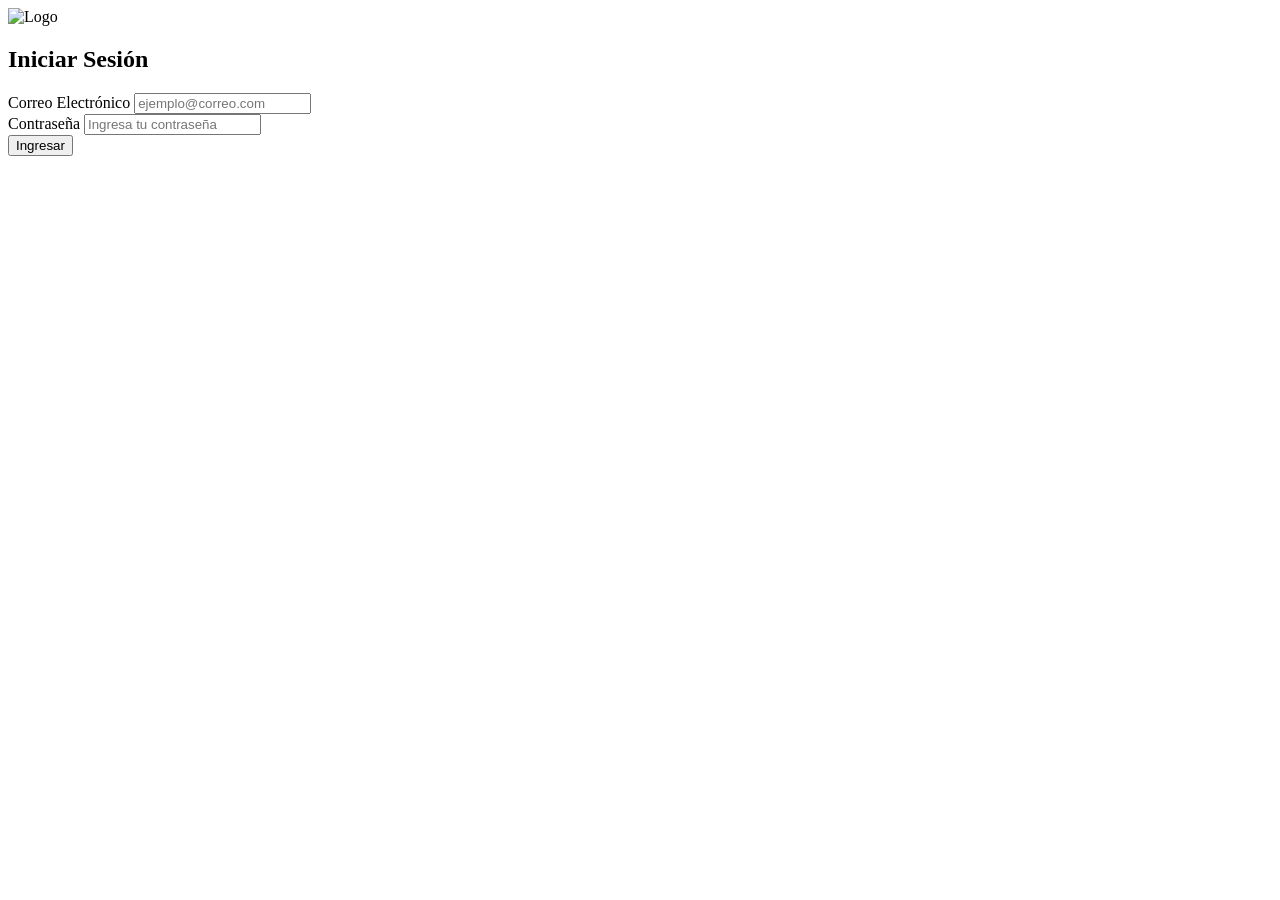
==== login.html @ c759fe82 "Agregue los archivos html" ====
<!DOCTYPE html>
<html lang="es">

<head>
    <meta charset="UTF-8">
    <meta name="viewport" content="width=device-width, initial-scale=1.0">
    <title>Turismo Aventura - Login</title>
    <link rel="stylesheet" href="css/estilos.css">
    <link rel="stylesheet" href="css/login.css">
</head>

<body class="login-page">
    <div class="login-container">
        <div class="login-box">
            <img src="img/logo.png" alt="Logo" class="login-logo">
            <h2>Iniciar Sesión</h2>
            <form id="loginForm">
                <div class="form-group">
                    <label for="email">Correo Electrónico</label>
                    <input type="email" id="email" placeholder="ejemplo@correo.com" required>
                </div>
                <div class="form-group">
                    <label for="password">Contraseña</label>
                    <input type="password" id="password" placeholder="Ingresa tu contraseña" required>
                </div>
                <button type="submit" class="btn-login">Ingresar</button>
                <div id="loginError" class="error-message"></div>
            </form>
        </div>
    </div>

    <script src="js/login.js"></script>
</body>

</html>
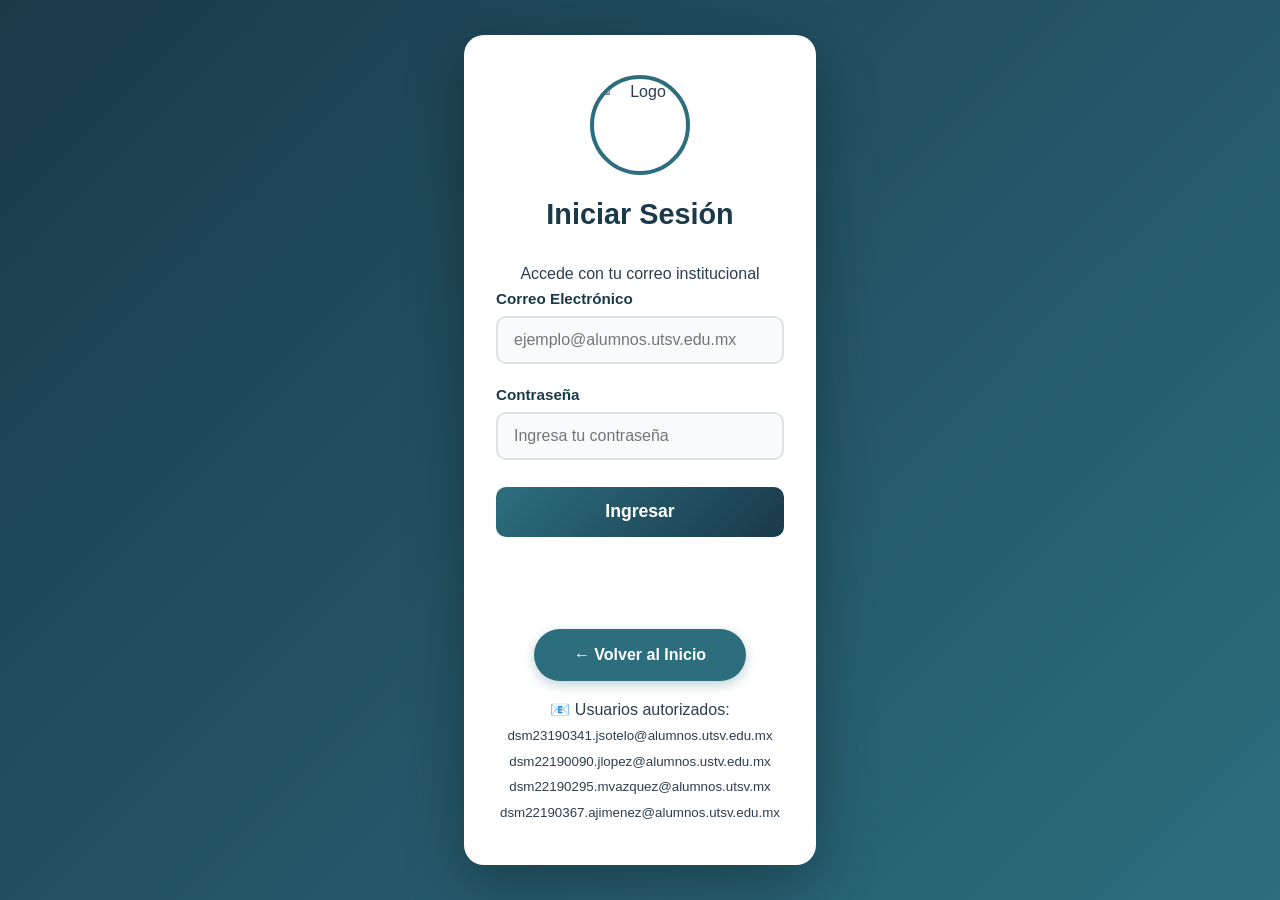
==== commit dcec0d8f: "Modifique login.html" ====
--- a/login.html
+++ b/login.html
@@ -12,12 +12,17 @@
 <body class="login-page">
     <div class="login-container">
         <div class="login-box">
+            <!-- Logo -->
             <img src="img/logo.png" alt="Logo" class="login-logo">
+
             <h2>Iniciar Sesión</h2>
+            <p class="login-subtitle">Accede con tu correo institucional</p>
+
+            <!-- Formulario de login -->
             <form id="loginForm">
                 <div class="form-group">
                     <label for="email">Correo Electrónico</label>
-                    <input type="email" id="email" placeholder="ejemplo@correo.com" required>
+                    <input type="email" id="email" placeholder="ejemplo@alumnos.utsv.edu.mx" required>
                 </div>
                 <div class="form-group">
                     <label for="password">Contraseña</label>
@@ -26,6 +31,20 @@
                 <button type="submit" class="btn-login">Ingresar</button>
                 <div id="loginError" class="error-message"></div>
             </form>
+
+            <!-- Botón para regresar al inicio -->
+            <div class="btn-volver-container login-volver">
+                <a href="index.html" class="btn-volver">← Volver al Inicio</a>
+            </div>
+
+            <!-- Información de ayuda (opcional) -->
+            <div class="login-ayuda">
+                <p>📧 Usuarios autorizados:</p>
+                <small>dsm23190341.jsotelo@alumnos.utsv.edu.mx</small>
+                <small>dsm22190090.jlopez@alumnos.ustv.edu.mx</small>
+                <small>dsm22190295.mvazquez@alumnos.utsv.mx</small>
+                <small>dsm22190367.ajimenez@alumnos.utsv.edu.mx</small>
+            </div>
         </div>
     </div>
 
--- a/css/estilos.css
+++ b/css/estilos.css
@@ -0,0 +1,274 @@
+/* ===== ESTILOS GENERALES ===== */
+* {
+    margin: 0;
+    padding: 0;
+    box-sizing: border-box;
+}
+
+body {
+    font-family: 'Segoe UI', Tahoma, Geneva, Verdana, sans-serif;
+    background: #f4f7fa;
+    color: #2c3e50;
+    line-height: 1.6;
+    min-height: 100vh;
+    display: flex;
+    flex-direction: column;
+}
+
+a {
+    text-decoration: none;
+    color: inherit;
+}
+
+img {
+    max-width: 100%;
+    display: block;
+}
+
+/* ===== HEADER ===== */
+header {
+    background: linear-gradient(135deg, #1a3a4a, #2c6e7e);
+    color: white;
+    padding: 1rem 2rem;
+    display: flex;
+    justify-content: space-between;
+    align-items: center;
+    flex-wrap: wrap;
+    box-shadow: 0 4px 12px rgba(0, 0, 0, 0.2);
+}
+
+.logo {
+    display: flex;
+    align-items: center;
+    gap: 1rem;
+}
+
+.logo img {
+    height: 60px;
+    width: 60px;
+    border-radius: 50%;
+    object-fit: cover;
+    border: 2px solid #fff;
+}
+
+.logo h1 {
+    font-size: 1.8rem;
+    font-weight: 700;
+    letter-spacing: 1px;
+}
+
+nav {
+    display: flex;
+    flex-wrap: wrap;
+    gap: 0.5rem 1.2rem;
+}
+
+nav a {
+    color: #e0f0f5;
+    font-weight: 500;
+    padding: 0.4rem 0.8rem;
+    border-radius: 20px;
+    transition: all 0.3s ease;
+    font-size: 0.95rem;
+}
+
+nav a:hover {
+    background: rgba(255, 255, 255, 0.2);
+    color: #fff;
+    transform: translateY(-2px);
+}
+
+#btn-logout {
+    background: #e74c3c;
+    color: #fff;
+    padding: 0.4rem 1.2rem;
+    border-radius: 20px;
+    font-weight: 600;
+}
+
+#btn-logout:hover {
+    background: #c0392b;
+}
+
+/* ===== MAIN ===== */
+main {
+    flex: 1;
+    padding: 2rem 2rem 1rem;
+    max-width: 1300px;
+    margin: 0 auto;
+    width: 100%;
+}
+
+/* ===== HERO (index) ===== */
+.hero {
+    text-align: center;
+    margin-bottom: 2.5rem;
+}
+
+.hero h2 {
+    font-size: 2.8rem;
+    color: #1a3a4a;
+    margin-bottom: 1.2rem;
+}
+
+.hero-img {
+    width: 100%;
+    max-height: 450px;
+    object-fit: cover;
+    border-radius: 16px;
+    box-shadow: 0 8px 30px rgba(0, 0, 0, 0.15);
+    margin-bottom: 1.5rem;
+}
+
+.bienvenida {
+    font-size: 1.2rem;
+    max-width: 800px;
+    margin: 0 auto;
+    color: #3d5a6d;
+}
+
+/* ===== DESTACADOS ===== */
+.destacados h3 {
+    font-size: 2rem;
+    text-align: center;
+    color: #1a3a4a;
+    margin-bottom: 1.5rem;
+}
+
+.cards {
+    display: grid;
+    grid-template-columns: repeat(auto-fit, minmax(220px, 1fr));
+    gap: 2rem;
+}
+
+.card {
+    background: white;
+    padding: 1.8rem 1.2rem;
+    border-radius: 16px;
+    text-align: center;
+    box-shadow: 0 4px 16px rgba(0, 0, 0, 0.08);
+    transition: transform 0.3s, box-shadow 0.3s;
+    border-left: 5px solid #2c6e7e;
+}
+
+.card:hover {
+    transform: translateY(-8px);
+    box-shadow: 0 10px 30px rgba(0, 0, 0, 0.12);
+}
+
+.card h4 {
+    font-size: 1.4rem;
+    color: #1a3a4a;
+    margin-bottom: 0.4rem;
+}
+
+.card p {
+    color: #5d7a8a;
+}
+
+/* ===== BOTÓN VOLVER ===== */
+.btn-volver-container {
+    text-align: center;
+    margin-top: 2.5rem;
+    padding: 1rem 0;
+}
+
+.btn-volver {
+    display: inline-block;
+    background: #2c6e7e;
+    color: #fff;
+    padding: 0.8rem 2.5rem;
+    border-radius: 30px;
+    font-weight: 600;
+    font-size: 1rem;
+    transition: background 0.3s, transform 0.2s, box-shadow 0.3s;
+    box-shadow: 0 4px 12px rgba(44, 110, 126, 0.3);
+}
+
+.btn-volver:hover {
+    background: #1a4a5a;
+    transform: scale(1.05);
+    box-shadow: 0 6px 20px rgba(44, 110, 126, 0.4);
+}
+
+.btn-volver:active {
+    transform: scale(0.97);
+}
+
+/* ===== FOOTER ===== */
+footer {
+    background: #1a2a33;
+    color: #b0c4d0;
+    padding: 1.5rem 2rem;
+    display: flex;
+    justify-content: space-between;
+    align-items: center;
+    flex-wrap: wrap;
+    gap: 0.8rem;
+    margin-top: 2rem;
+}
+
+.social a {
+    color: #b0c4d0;
+    margin-left: 1.2rem;
+    font-size: 0.95rem;
+    transition: color 0.3s;
+}
+
+.social a:hover {
+    color: #fff;
+}
+
+/* ===== RESPONSIVE ===== */
+@media (max-width: 768px) {
+    header {
+        flex-direction: column;
+        gap: 0.8rem;
+        padding: 1rem;
+    }
+
+    nav {
+        justify-content: center;
+    }
+
+    .hero h2 {
+        font-size: 2rem;
+    }
+
+    .cards {
+        grid-template-columns: 1fr 1fr;
+    }
+
+    footer {
+        flex-direction: column;
+        text-align: center;
+    }
+
+    .social a {
+        margin: 0 0.6rem;
+    }
+
+    .btn-volver {
+        padding: 0.6rem 1.8rem;
+        font-size: 0.9rem;
+    }
+}
+
+@media (max-width: 480px) {
+    .cards {
+        grid-template-columns: 1fr;
+    }
+
+    .logo h1 {
+        font-size: 1.3rem;
+    }
+
+    nav a {
+        font-size: 0.8rem;
+        padding: 0.2rem 0.6rem;
+    }
+
+    main {
+        padding: 1rem;
+    }
+}
--- a/css/login.css
+++ b/css/login.css
@@ -0,0 +1,113 @@
+/* ===== LOGIN ===== */
+.login-page {
+    background: linear-gradient(135deg, #1a3a4a, #2c6e7e);
+    display: flex;
+    justify-content: center;
+    align-items: center;
+    min-height: 100vh;
+    margin: 0;
+}
+
+.login-container {
+    width: 100%;
+    max-width: 400px;
+    padding: 1.5rem;
+}
+
+.login-box {
+    background: white;
+    padding: 2.5rem 2rem;
+    border-radius: 20px;
+    box-shadow: 0 20px 60px rgba(0, 0, 0, 0.3);
+    text-align: center;
+}
+
+.login-logo {
+    width: 100px;
+    height: 100px;
+    border-radius: 50%;
+    margin: 0 auto 1rem;
+    object-fit: cover;
+    border: 4px solid #2c6e7e;
+}
+
+.login-box h2 {
+    color: #1a3a4a;
+    font-size: 1.8rem;
+    margin-bottom: 1.5rem;
+}
+
+.form-group {
+    margin-bottom: 1.2rem;
+    text-align: left;
+}
+
+.form-group label {
+    display: block;
+    font-weight: 600;
+    color: #1a3a4a;
+    margin-bottom: 0.3rem;
+    font-size: 0.95rem;
+}
+
+.form-group input {
+    width: 100%;
+    padding: 0.8rem 1rem;
+    border: 2px solid #dce4e8;
+    border-radius: 10px;
+    font-size: 1rem;
+    transition: border-color 0.3s;
+    background: #f8fafc;
+}
+
+.form-group input:focus {
+    outline: none;
+    border-color: #2c6e7e;
+    box-shadow: 0 0 0 3px rgba(44, 110, 126, 0.2);
+}
+
+.btn-login {
+    width: 100%;
+    padding: 0.9rem;
+    background: linear-gradient(135deg, #2c6e7e, #1a3a4a);
+    color: white;
+    border: none;
+    border-radius: 10px;
+    font-size: 1.1rem;
+    font-weight: 600;
+    cursor: pointer;
+    transition: transform 0.2s, box-shadow 0.2s;
+    margin-top: 0.5rem;
+}
+
+.btn-login:hover {
+    transform: translateY(-2px);
+    box-shadow: 0 6px 20px rgba(44, 110, 126, 0.4);
+}
+
+.btn-login:active {
+    transform: translateY(0);
+}
+
+.error-message {
+    color: #e74c3c;
+    font-size: 0.9rem;
+    margin-top: 0.8rem;
+    min-height: 1.5rem;
+}
+
+/* ===== RESPONSIVE ===== */
+@media (max-width: 480px) {
+    .login-box {
+        padding: 1.8rem 1.2rem;
+    }
+
+    .login-logo {
+        width: 70px;
+        height: 70px;
+    }
+
+    .login-box h2 {
+        font-size: 1.4rem;
+    }
+}
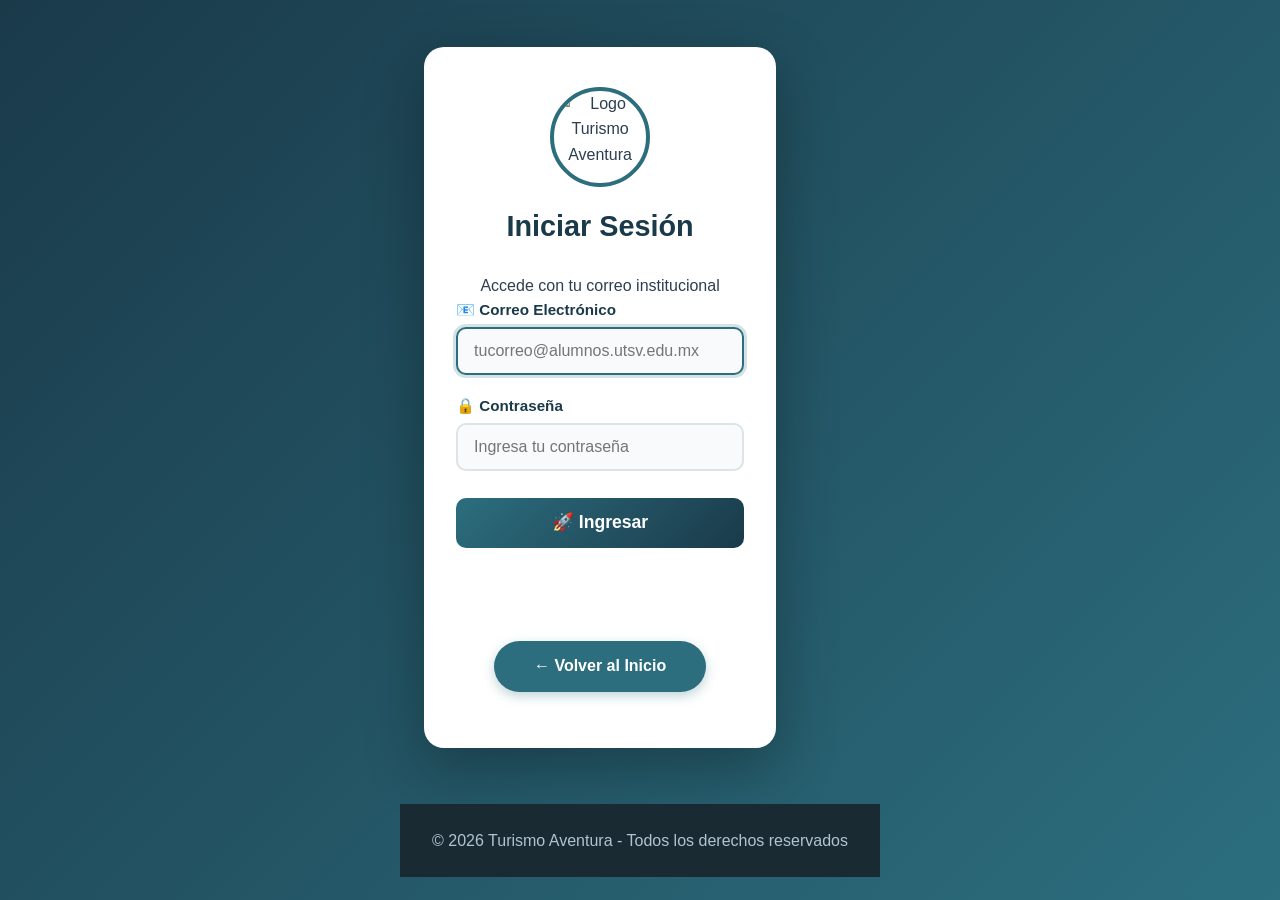
==== commit 895531a4: "Modifique algunos archivos" ====
--- a/login.html
+++ b/login.html
@@ -10,42 +10,45 @@
 </head>
 
 <body class="login-page">
-    <div class="login-container">
-        <div class="login-box">
-            <!-- Logo -->
-            <img src="img/logo.png" alt="Logo" class="login-logo">
+    <!-- Contenedor principal del login -->
+    <div class="login-wrapper">
+        <div class="login-container">
+            <div class="login-box">
+                <!-- Logo -->
+                <img src="img/logo.png" alt="Logo Turismo Aventura" class="login-logo">
 
-            <h2>Iniciar Sesión</h2>
-            <p class="login-subtitle">Accede con tu correo institucional</p>
+                <h2>Iniciar Sesión</h2>
+                <p class="login-subtitle">Accede con tu correo institucional</p>
 
-            <!-- Formulario de login -->
-            <form id="loginForm">
-                <div class="form-group">
-                    <label for="email">Correo Electrónico</label>
-                    <input type="email" id="email" placeholder="ejemplo@alumnos.utsv.edu.mx" required>
+                <!-- Formulario de Login -->
+                <form id="loginForm">
+                    <div class="form-group">
+                        <label for="email">📧 Correo Electrónico</label>
+                        <input type="email" id="email" placeholder="tucorreo@alumnos.utsv.edu.mx" required autofocus>
+                    </div>
+
+                    <div class="form-group">
+                        <label for="password">🔒 Contraseña</label>
+                        <input type="password" id="password" placeholder="Ingresa tu contraseña" required>
+                    </div>
+
+                    <button type="submit" class="btn-login">🚀 Ingresar</button>
+
+                    <!-- Mensaje de error -->
+                    <div id="loginError" class="error-message"></div>
+                </form>
+
+                <!-- Botón para volver al inicio -->
+                <div class="btn-volver-container">
+                    <a href="index.html" class="btn-volver">← Volver al Inicio</a>
                 </div>
-                <div class="form-group">
-                    <label for="password">Contraseña</label>
-                    <input type="password" id="password" placeholder="Ingresa tu contraseña" required>
-                </div>
-                <button type="submit" class="btn-login">Ingresar</button>
-                <div id="loginError" class="error-message"></div>
-            </form>
-
-            <!-- Botón para regresar al inicio -->
-            <div class="btn-volver-container login-volver">
-                <a href="index.html" class="btn-volver">← Volver al Inicio</a>
-            </div>
-
-            <!-- Información de ayuda (opcional) -->
-            <div class="login-ayuda">
-                <p>📧 Usuarios autorizados:</p>
-                <small>dsm23190341.jsotelo@alumnos.utsv.edu.mx</small>
-                <small>dsm22190090.jlopez@alumnos.ustv.edu.mx</small>
-                <small>dsm22190295.mvazquez@alumnos.utsv.mx</small>
-                <small>dsm22190367.ajimenez@alumnos.utsv.edu.mx</small>
             </div>
         </div>
+
+        <!-- Footer informativo dentro del wrapper -->
+        <footer class="login-footer">
+            <p>&copy; 2026 Turismo Aventura - Todos los derechos reservados</p>
+        </footer>
     </div>
 
     <script src="js/login.js"></script>
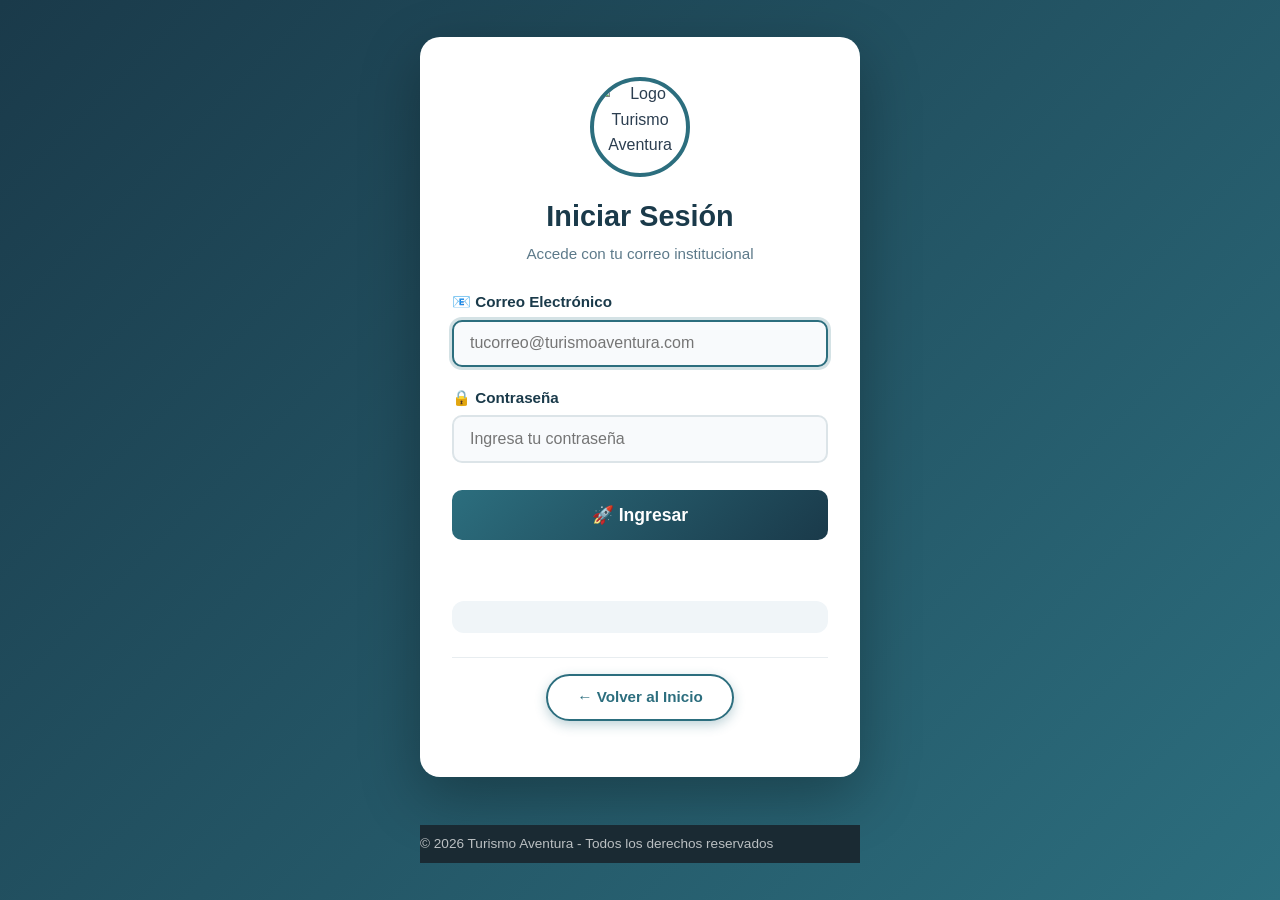
==== commit e742180e: "Modifique archivos" ====
--- a/login.html
+++ b/login.html
@@ -24,7 +24,7 @@
                 <form id="loginForm">
                     <div class="form-group">
                         <label for="email">📧 Correo Electrónico</label>
-                        <input type="email" id="email" placeholder="tucorreo@alumnos.utsv.edu.mx" required autofocus>
+                        <input type="email" id="email" placeholder="tucorreo@turismoaventura.com" required autofocus>
                     </div>
 
                     <div class="form-group">
@@ -37,6 +37,10 @@
                     <!-- Mensaje de error -->
                     <div id="loginError" class="error-message"></div>
                 </form>
+
+                <!-- Información de ayuda -->
+                <div class="login-help">
+                </div>
 
                 <!-- Botón para volver al inicio -->
                 <div class="btn-volver-container">
--- a/css/login.css
+++ b/css/login.css
@@ -6,12 +6,21 @@
     align-items: center;
     min-height: 100vh;
     margin: 0;
+    padding: 1.5rem;
+}
+
+/* Wrapper que contiene todo */
+.login-wrapper {
+    width: 100%;
+    max-width: 440px;
+    display: flex;
+    flex-direction: column;
+    align-items: center;
+    gap: 1rem;
 }
 
 .login-container {
     width: 100%;
-    max-width: 400px;
-    padding: 1.5rem;
 }
 
 .login-box {
@@ -34,9 +43,16 @@
 .login-box h2 {
     color: #1a3a4a;
     font-size: 1.8rem;
+    margin-bottom: 0.2rem;
+}
+
+.login-subtitle {
+    color: #5d7a8a;
+    font-size: 0.95rem;
     margin-bottom: 1.5rem;
 }
 
+/* ===== FORMULARIO ===== */
 .form-group {
     margin-bottom: 1.2rem;
     text-align: left;
@@ -56,8 +72,9 @@
     border: 2px solid #dce4e8;
     border-radius: 10px;
     font-size: 1rem;
-    transition: border-color 0.3s;
+    transition: border-color 0.3s, box-shadow 0.3s;
     background: #f8fafc;
+    box-sizing: border-box;
 }
 
 .form-group input:focus {
@@ -89,11 +106,94 @@
     transform: translateY(0);
 }
 
+/* ===== MENSAJE DE ERROR ===== */
 .error-message {
-    color: #e74c3c;
-    font-size: 0.9rem;
+    font-size: 0.95rem;
     margin-top: 0.8rem;
     min-height: 1.5rem;
+    font-weight: 500;
+}
+
+/* ===== AYUDA / INFORMACIÓN ===== */
+.login-help {
+    margin-top: 1.5rem;
+    padding: 1rem;
+    background: #f0f5f8;
+    border-radius: 12px;
+    text-align: left;
+    font-size: 0.85rem;
+}
+
+.login-help p {
+    color: #1a3a4a;
+    font-weight: 600;
+    margin-bottom: 0.3rem;
+}
+
+.login-help ul {
+    list-style: none;
+    padding: 0;
+    margin: 0.3rem 0;
+}
+
+.login-help ul li {
+    color: #3d5a6d;
+    font-size: 0.8rem;
+    padding: 0.1rem 0;
+    word-break: break-all;
+}
+
+.login-help ul li::before {
+    content: "• ";
+    color: #2c6e7e;
+    font-weight: 700;
+}
+
+.login-help small {
+    display: block;
+    margin-top: 0.3rem;
+    color: #5d7a8a;
+    font-style: italic;
+}
+
+/* ===== BOTÓN VOLVER ===== */
+.btn-volver-container {
+    text-align: center;
+    margin-top: 1.5rem;
+    padding-top: 1rem;
+    border-top: 1px solid #e8edf0;
+}
+
+.btn-volver {
+    display: inline-block;
+    background: transparent;
+    color: #2c6e7e;
+    padding: 0.6rem 1.8rem;
+    border-radius: 30px;
+    font-weight: 600;
+    font-size: 0.95rem;
+    transition: all 0.3s ease;
+    border: 2px solid #2c6e7e;
+    text-decoration: none;
+}
+
+.btn-volver:hover {
+    background: #2c6e7e;
+    color: #fff;
+    transform: scale(1.03);
+}
+
+/* ===== FOOTER DEL LOGIN ===== */
+.login-footer {
+    text-align: center;
+    color: rgba(255, 255, 255, 0.7);
+    padding: 0.5rem 0;
+    font-size: 0.85rem;
+    width: 100%;
+}
+
+.login-footer p {
+    margin: 0;
 }
 
 /* ===== RESPONSIVE ===== */
@@ -110,4 +210,13 @@
     .login-box h2 {
         font-size: 1.4rem;
     }
+
+    .login-help ul li {
+        font-size: 0.7rem;
+    }
+
+    .btn-volver {
+        padding: 0.5rem 1.2rem;
+        font-size: 0.85rem;
+    }
 }
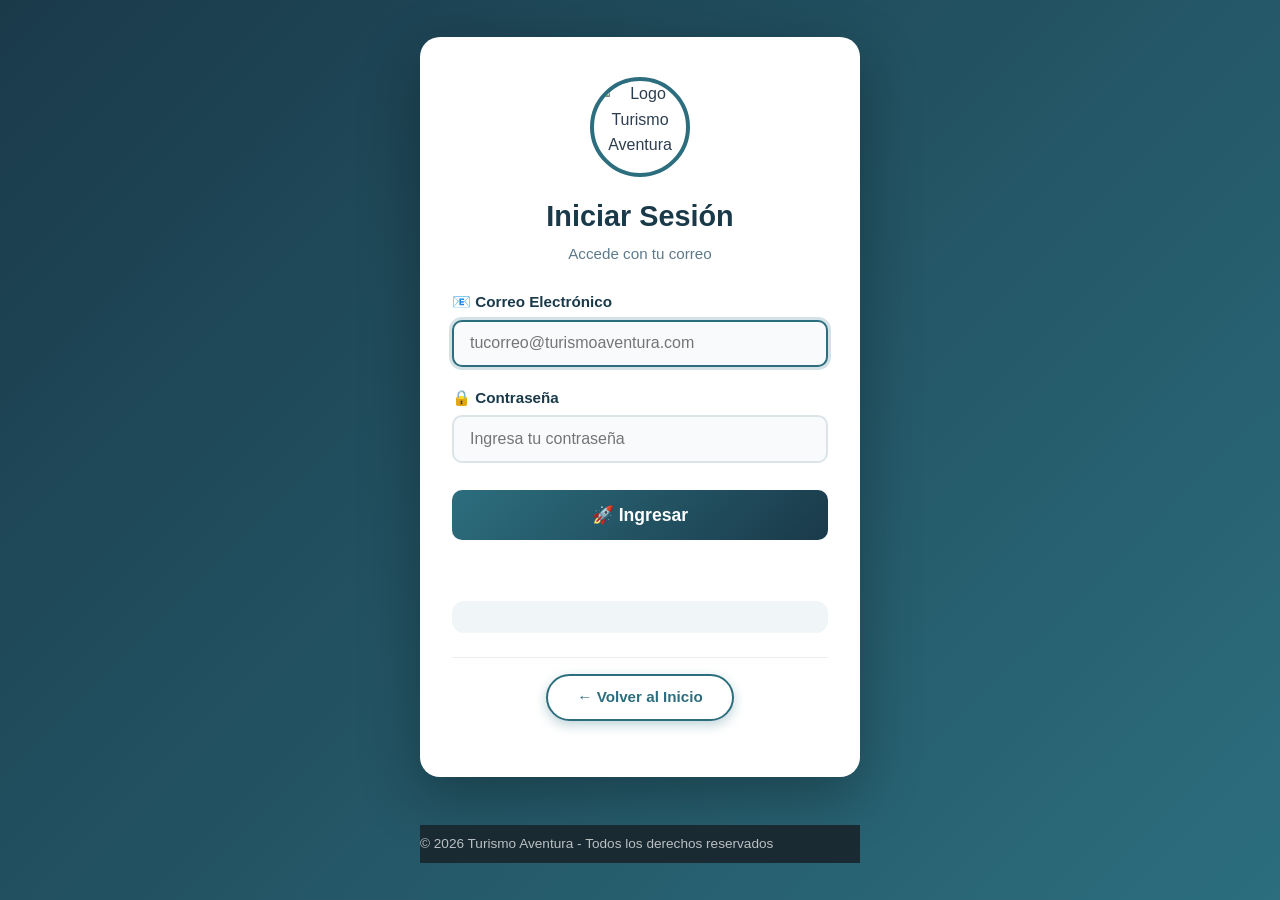
==== commit 983dc522: "Modifique el archivo login.html" ====
--- a/login.html
+++ b/login.html
@@ -18,7 +18,7 @@
                 <img src="img/logo.png" alt="Logo Turismo Aventura" class="login-logo">
 
                 <h2>Iniciar Sesión</h2>
-                <p class="login-subtitle">Accede con tu correo institucional</p>
+                <p class="login-subtitle">Accede con tu correo</p>
 
                 <!-- Formulario de Login -->
                 <form id="loginForm">
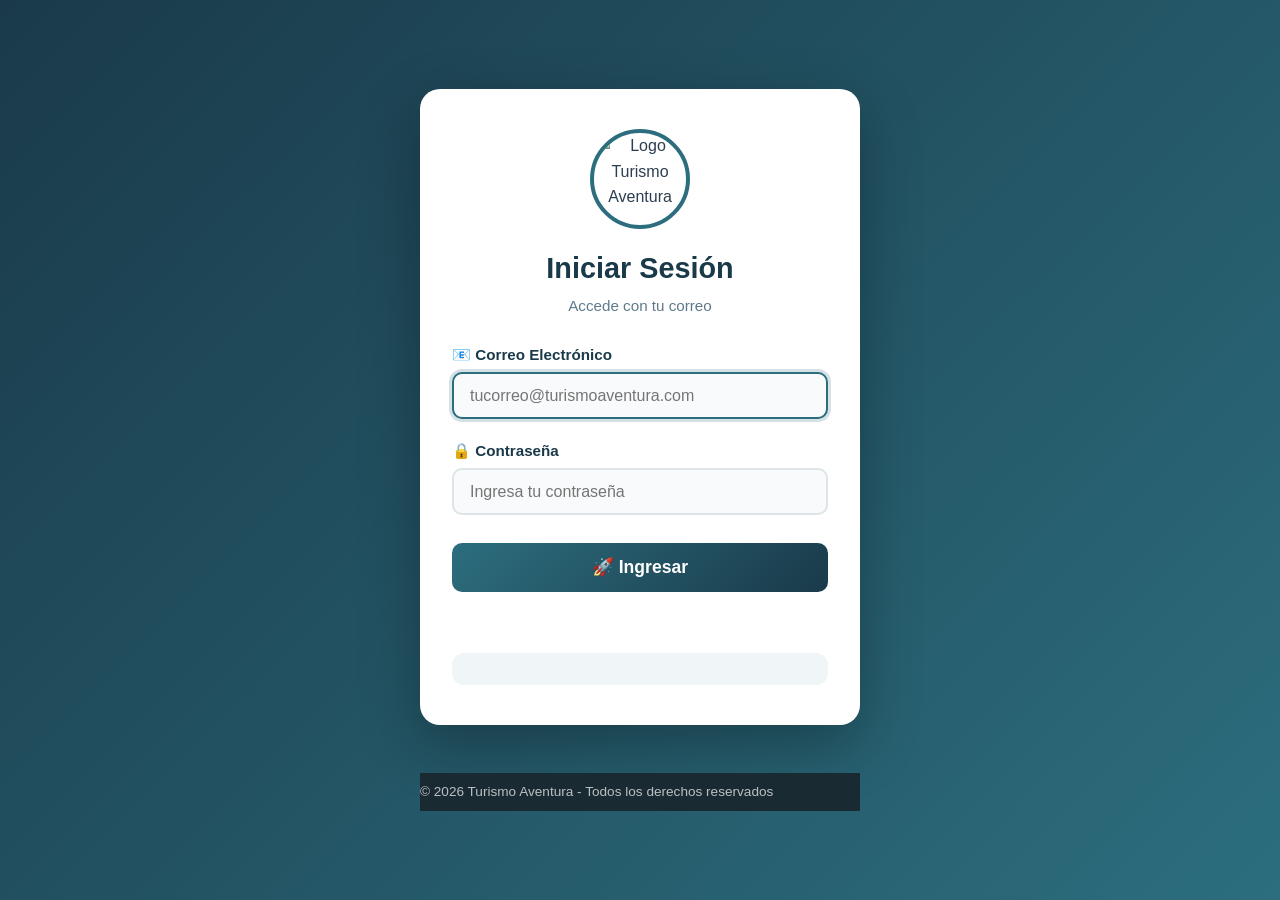
==== commit d38ce64d: "Modifique el archivo login.html" ====
--- a/login.html
+++ b/login.html
@@ -42,10 +42,6 @@
                 <div class="login-help">
                 </div>
 
-                <!-- Botón para volver al inicio -->
-                <div class="btn-volver-container">
-                    <a href="index.html" class="btn-volver">← Volver al Inicio</a>
-                </div>
             </div>
         </div>
 
